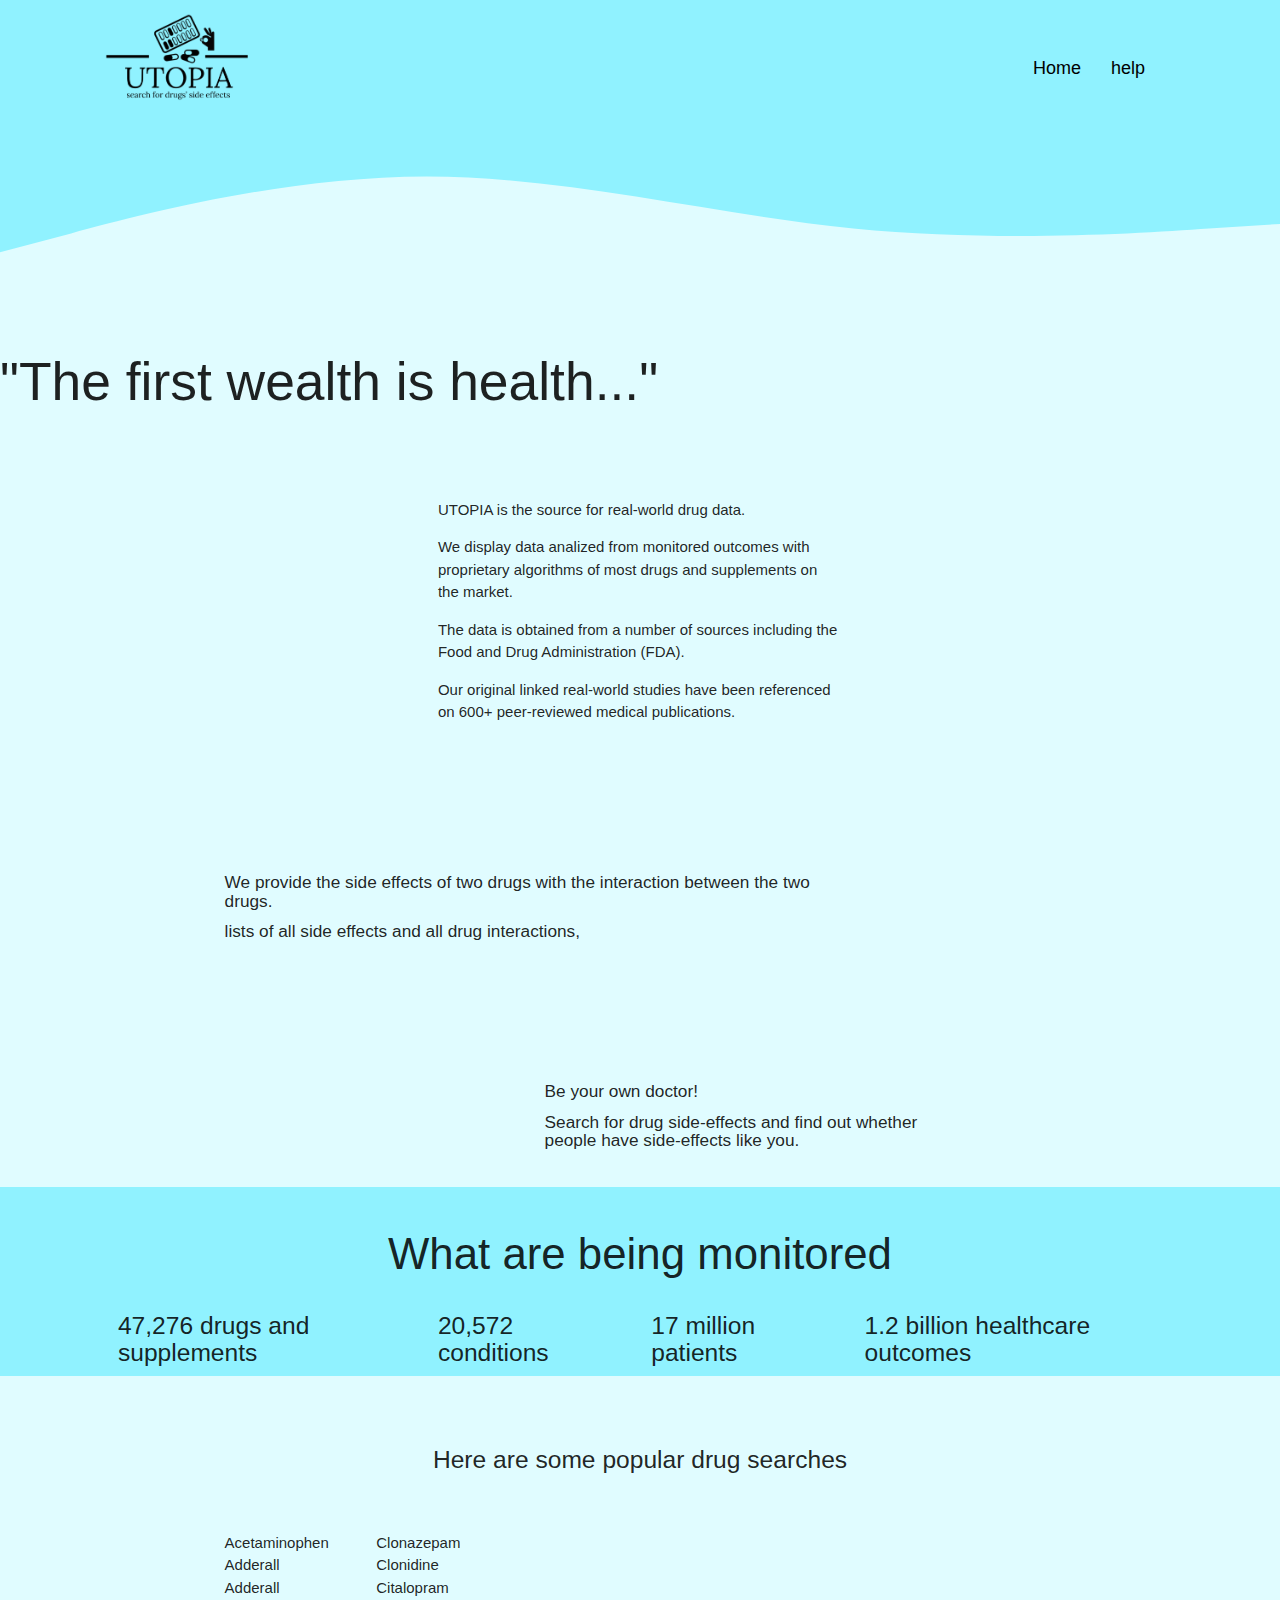
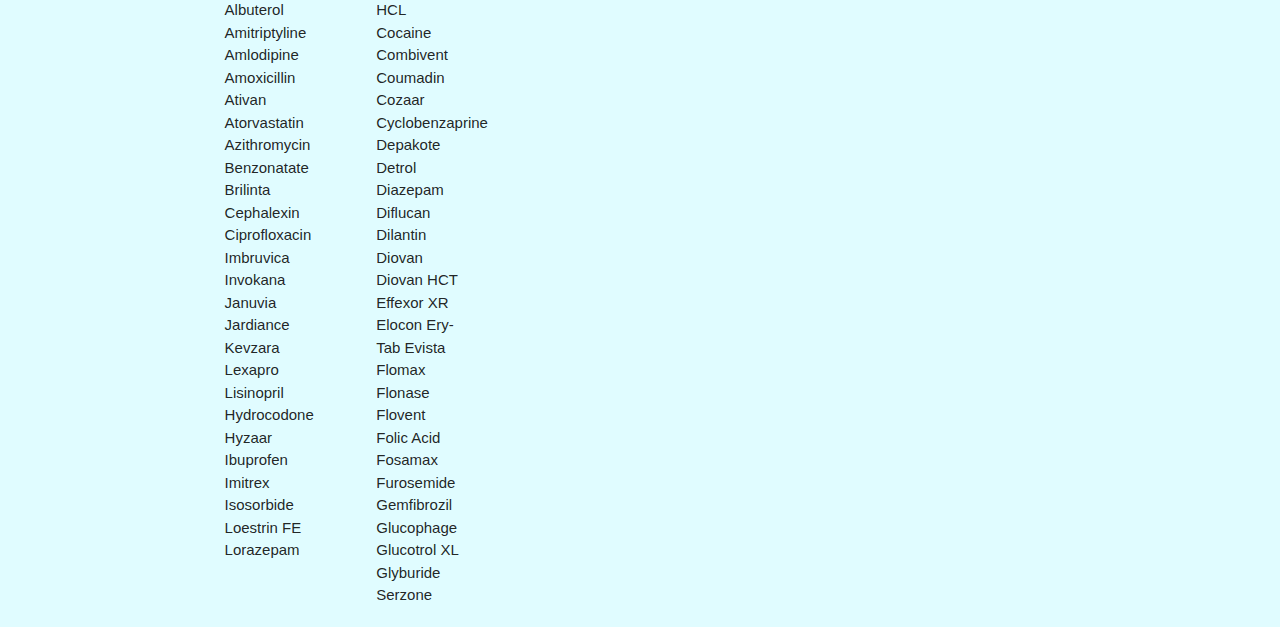
==== about.html @ 6287c68c "about.html" ====
<!DOCTYPE html>
<html lang="en">
  <head>
    <meta charset="UTF-8" />
    <meta http-equiv="X-UA-Compatible" content="IE=edge" />
    <meta name="viewport" content="width=device-width, initial-scale=1.0" />
    <title>DRUG-API</title>
    <!-- Compiled and minified CSS -->
    <link
      rel="stylesheet"
      href="https://cdnjs.cloudflare.com/ajax/libs/materialize/1.0.0/css/materialize.min.css"
    />
    <!--Import Google Icon Font-->
    <link
      href="https://fonts.googleapis.com/icon?family=Material+Icons"
      rel="stylesheet"
    />
    <link rel="stylesheet" href="./assets/css/style.css" />
  </head>

  <nav style="height: 9em" id="navbar">
    <div class="nav-wrapper">
      <a href="index.html" class="brand-logo"
        ><img src="./assets/images/uto.png" alt="" width="30%"
      /></a>
      <ul id="nav-mobile" class="right hide-on-med-and-down">
        <li><a class="links" href="index.html">Home</a></li>
        <li><a class="links" href="help.html">help</a></li>
      </ul>
    </div>
  </nav>
  <svg xmlns="http://www.w3.org/2000/svg" viewBox="0 60 1440 180">
    <path
      fill="#90f2ff"
      fill-opacity="1"
      d="M0,192L80,170.7C160,149,320,107,480,106.7C640,107,800,149,960,165.3C1120,181,1280,171,1360,165.3L1440,160L1440,0L1360,0C1280,0,1120,0,960,0C800,0,640,0,480,0C320,0,160,0,80,0L0,0Z"
    ></path>
  </svg>
  <body>
    <div style="margin-top: 4%">
        <h2 id="moto">"The first wealth is health..."</h2>
      </div>
      <div class="row">
        <div class="col m4 s12">
          <img
            src="./assets/images/undraw_report_mx0a.svg"
            alt=""
            width="90%"
            style="margin-left: 10%"
          />
        </div>
        <div class="col m4 s12" style="margin-top: 4%">
          <p>UTOPIA is the source for real-world drug data.</p>
          <p>
            We display data analized from monitored outcomes with proprietary
            algorithms of most drugs and supplements on the market.
          </p>
          <p>
            The data is obtained from a number of sources including the Food and
            Drug Administration (FDA).
          </p>
          <p>
            Our original linked real-world studies have been referenced on 600+
            peer-reviewed medical publications.
          </p>
        </div>
        <div class="col m4 s12">
          <img
            src="./assets/images/graph.png"
            alt=""
            width="73%"
            style="margin-left: 10%"
          />
        </div>
      </div>
      
    <div class="row">
        <div class="col m6 s12 offset-m2" style="margin-top: 8%">
          <h6>
            We provide the side effects of two drugs with the interaction between
            the two drugs.
          </h6>
          <h6>lists of all side effects and all drug interactions,</h6>
        </div>
        <div class="col m3 s12">
          <img
            src="./assets/images/links.png"
            alt=""
            width="90%"
            style="margin-left: 10%"
          />
        </div>
      </div>
      <div class="row">
        <div class="col m4 s12 offset-m1">
          <img
            src="./assets/images/med.svg"
            alt=""
            width="90%"
            style="margin-left: 10%"
          />
        </div>
        <div class="col m4 s12" style="margin-top: 8%">
          <h6>Be your own doctor!</h6>
          <h6>
            Search for drug side-effects and find out whether people have
            side-effects like you.
          </h6>
        </div>
      </div>
      <div id="midd" class="row" style="height: 25%; background-color: #90f2ff">
        <h3 style="text-align: center; padding-top: 1em">
          What are being monitored
        </h3>
        <div class="col m1 s12"></div>
        <div class="col m3 s12">
          <h5>47,276 drugs and supplements</h5>
        </div>
        <div class="col m2 s12">
          <h5>20,572 conditions</h5>
        </div>
        <div class="col m2 s12">
          <h5>17 million patients</h5>
        </div>
  
        <div class="col m3 s12">
          <h5>1.2 billion healthcare outcomes</h5>
        </div>
      </div>
      <div class="row">
        <h5 style="text-align: center; padding: 2em">
            Here are some popular drug searches
          </h5>
          <div class="col m1 s3"></div>
    
          <div class="col m1 s3 offset-m1">
            Acetaminophen Adderall Adderall Albuterol Amitriptyline Amlodipine
            Amoxicillin Ativan Atorvastatin Azithromycin Benzonatate Brilinta
            Cephalexin Ciprofloxacin Imbruvica Invokana Januvia Jardiance Kevzara
            Lexapro Lisinopril Hydrocodone Hyzaar Ibuprofen Imitrex Isosorbide
            Loestrin FE Lorazepam
          </div>
    
          <div class="col m1 s3" style="margin-left: 3em">
            Clonazepam Clonidine Citalopram HCL Cocaine Combivent Coumadin Cozaar
            Cyclobenzaprine Depakote Detrol Diazepam Diflucan Dilantin Diovan Diovan
            HCT Effexor XR Elocon Ery-Tab Evista Flomax Flonase Flovent Folic Acid
            Fosamax Furosemide Gemfibrozil Glucophage Glucotrol XL Glyburide Serzone
          </div>
      </div>      
  </body>
</html>
---- assets/css/style.css ----
body {
  font-family: Verdana, Geneva, Tahoma, sans-serif;
  overflow-x: hidden;
  background-color: #e0fcff;
}
#navbar {
  background-color: #90f2ff;
}
@media only screen and (max-width: 480px) {
  .brand-logo {
    width: 100%;
    margin-left: 2em;
  }
}
@media only screen and (max-width: 760px) {
  .brand-logo {
    width: 100%;
    margin-left: 2em;
  }
}
@media only screen and (min-width: 760px) {
  .brand-logo {
    width: 60%;
    margin-top: -2em;
    margin-left: 2em;
  }
}
#nav-mobile {
  margin-right: 8em;
}
#nav-mobile > li > a {
  color: black;
  font-size: large;
  margin-top: 2em;
}
.page-footer {
  margin-top: 10%;
  background-color: #90f2ff;
}
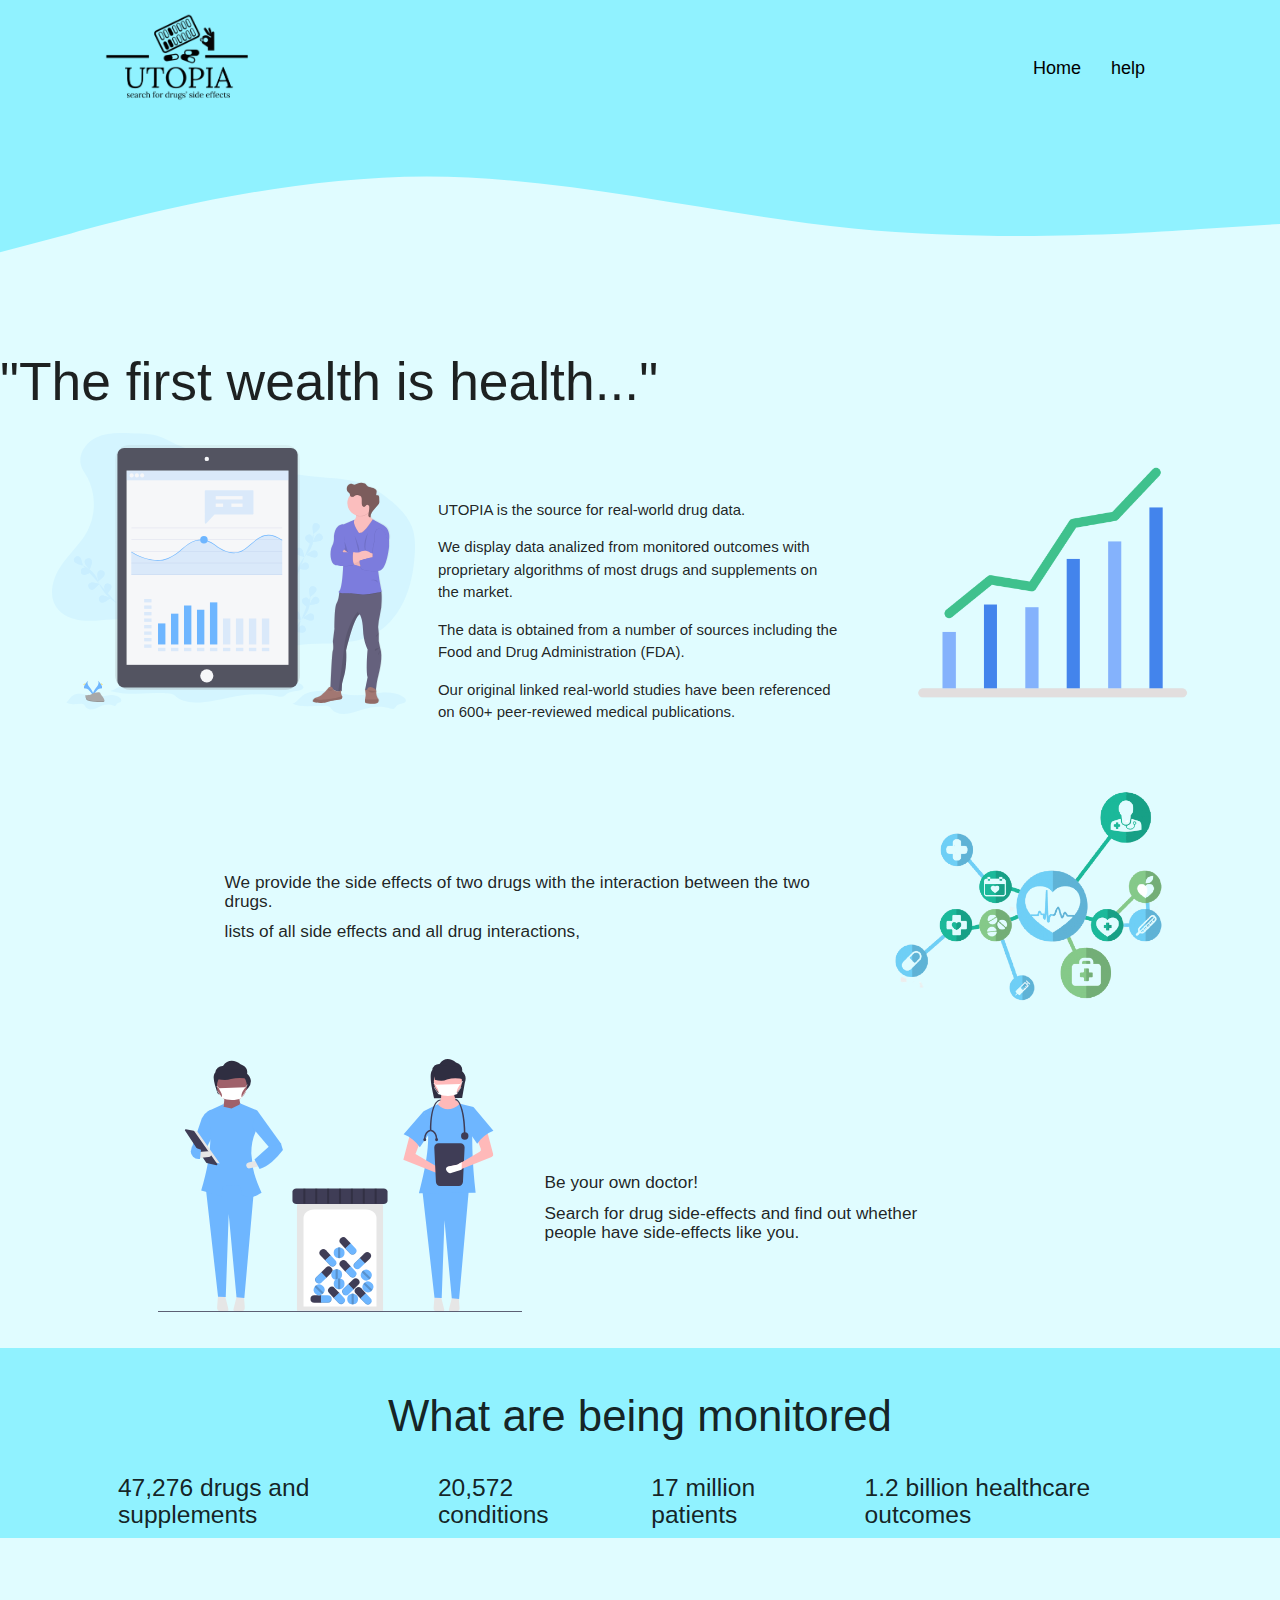
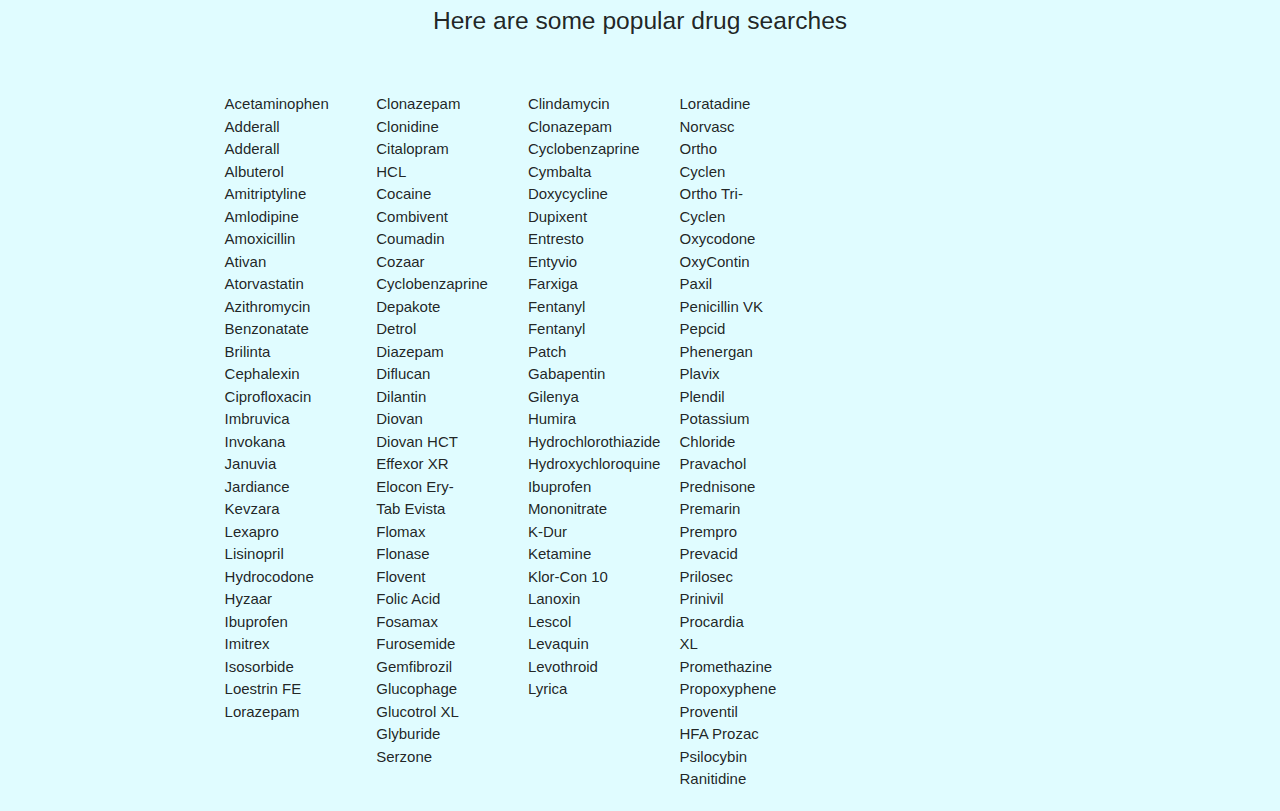
==== commit cecd8328: "about.html" ====
--- a/about.html
+++ b/about.html
@@ -147,6 +147,19 @@
             HCT Effexor XR Elocon Ery-Tab Evista Flomax Flonase Flovent Folic Acid
             Fosamax Furosemide Gemfibrozil Glucophage Glucotrol XL Glyburide Serzone
           </div>
+          <div class="col m1 s3" style="margin-left: 3em">
+            Clindamycin Clonazepam Cyclobenzaprine Cymbalta Doxycycline Dupixent
+            Entresto Entyvio Farxiga Fentanyl Fentanyl Patch Gabapentin Gilenya
+            Humira Hydrochlorothiazide Hydroxychloroquine Ibuprofen Mononitrate
+            K-Dur Ketamine Klor-Con 10 Lanoxin Lescol Levaquin Levothroid Lyrica
+          </div>
+          <div class="col m1 s3" style="margin-left: 3em">
+            Loratadine Norvasc Ortho Cyclen Ortho Tri-Cyclen Oxycodone OxyContin
+            Paxil Penicillin VK Pepcid Phenergan Plavix Plendil Potassium Chloride
+            Pravachol Prednisone Premarin Prempro Prevacid Prilosec Prinivil
+            Procardia XL Promethazine Propoxyphene Proventil HFA Prozac Psilocybin
+            Ranitidine
+          </div>
       </div>      
   </body>
 </html>
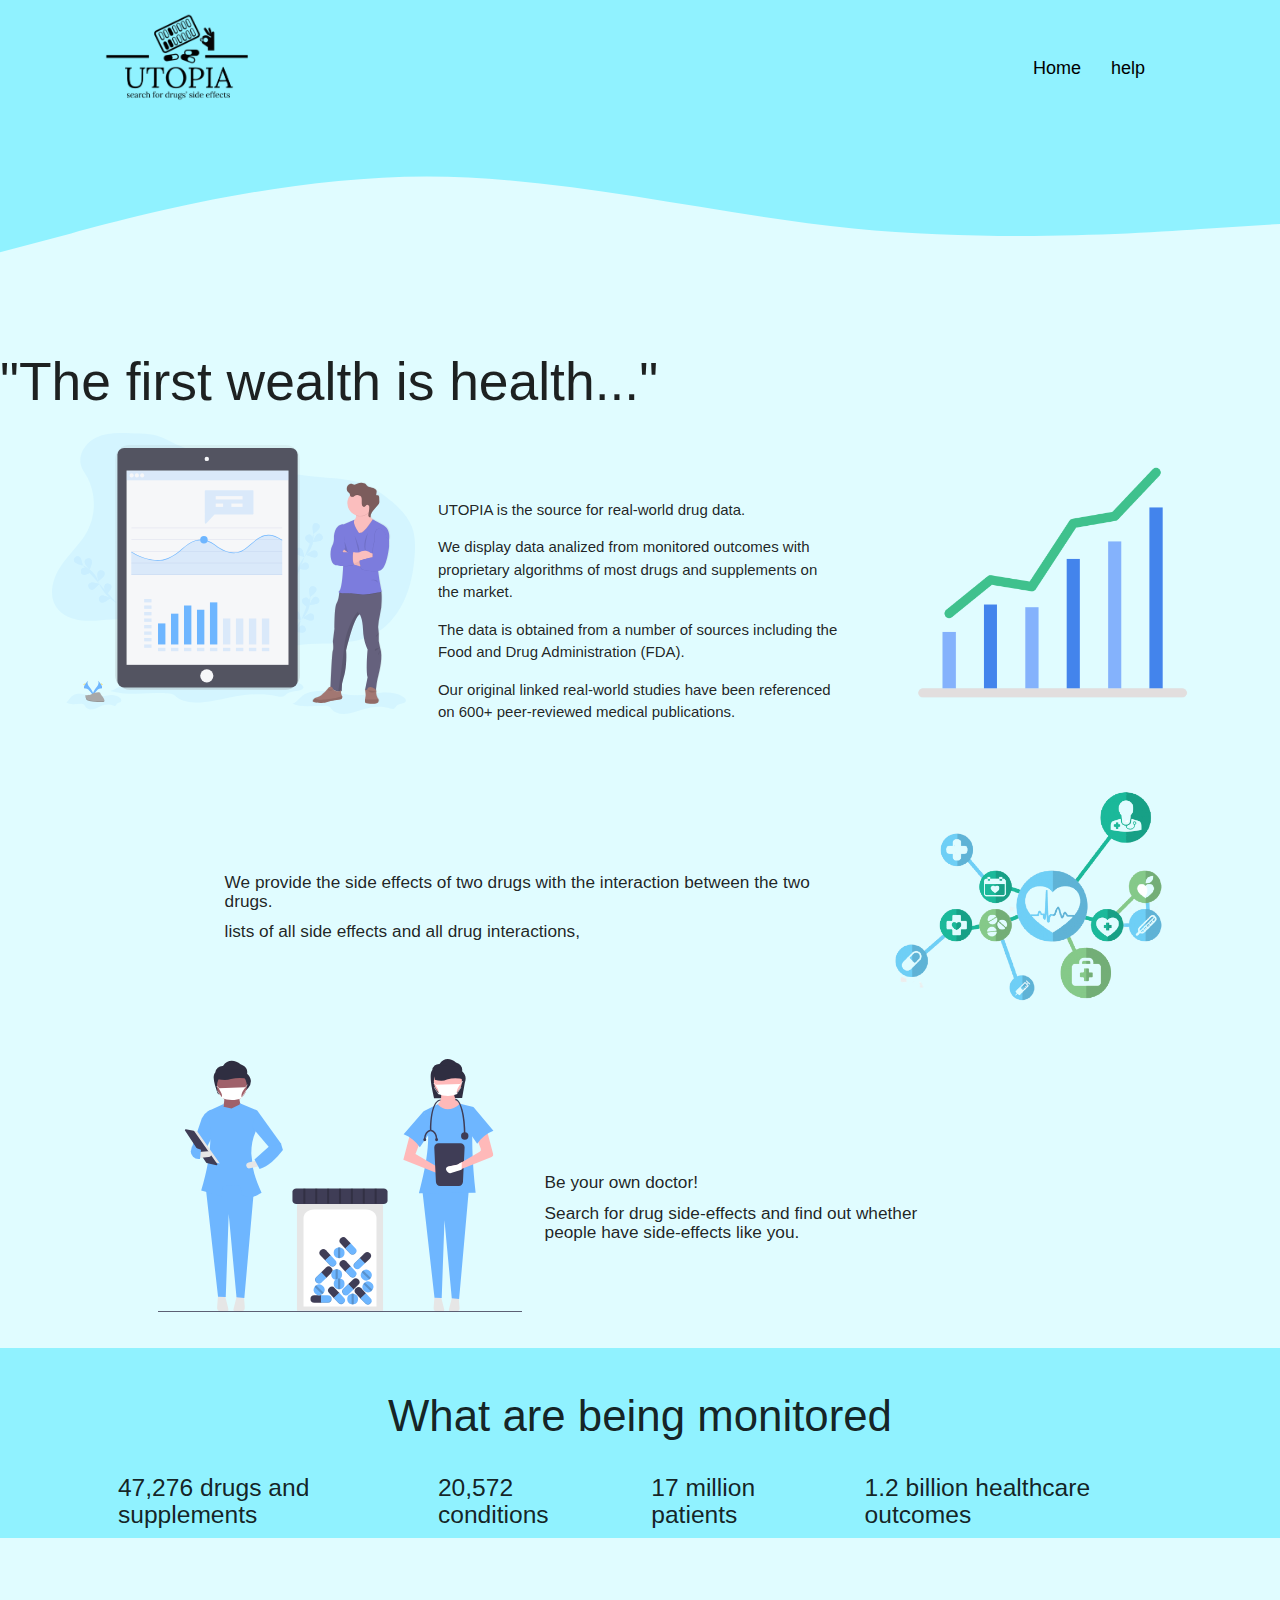
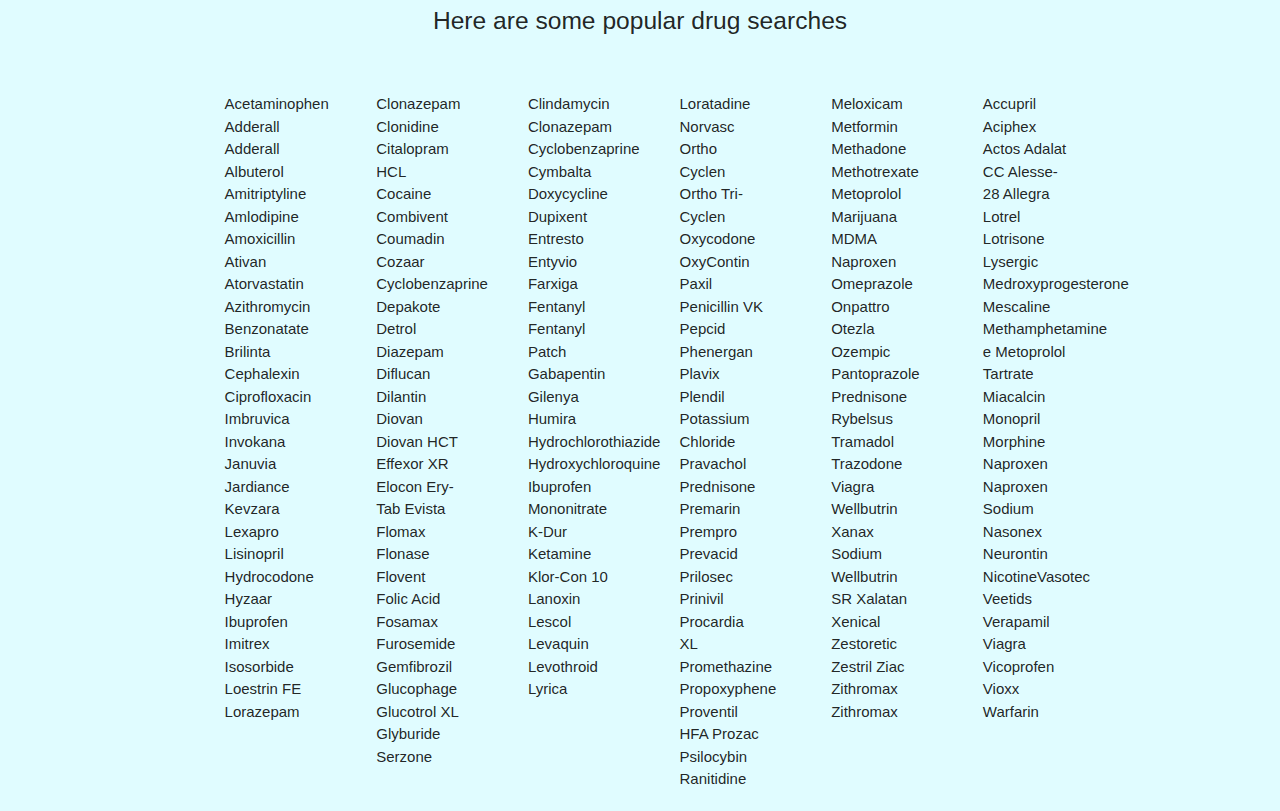
==== commit 84820f3c: "about.html" ====
--- a/about.html
+++ b/about.html
@@ -160,6 +160,19 @@
             Procardia XL Promethazine Propoxyphene Proventil HFA Prozac Psilocybin
             Ranitidine
           </div>
+          <div class="col m1 s3" style="margin-left: 3em">
+            Meloxicam Metformin Methadone Methotrexate Metoprolol Marijuana MDMA
+            Naproxen Omeprazole Onpattro Otezla Ozempic Pantoprazole Prednisone
+            Rybelsus Tramadol Trazodone Viagra Wellbutrin Xanax Sodium Wellbutrin SR
+            Xalatan Xenical Zestoretic Zestril Ziac Zithromax Zithromax
+          </div>
+          <div class="col m1 s3" style="margin-left: 3em">
+            Accupril Aciphex Actos Adalat CC Alesse-28 Allegra Lotrel Lotrisone
+            Lysergic Medroxyprogesterone Mescaline Methamphetamine e Metoprolol
+            Tartrate Miacalcin Monopril Morphine Naproxen Naproxen Sodium Nasonex
+            Neurontin NicotineVasotec Veetids Verapamil Viagra Vicoprofen Vioxx
+            Warfarin
+          </div>
       </div>      
   </body>
 </html>
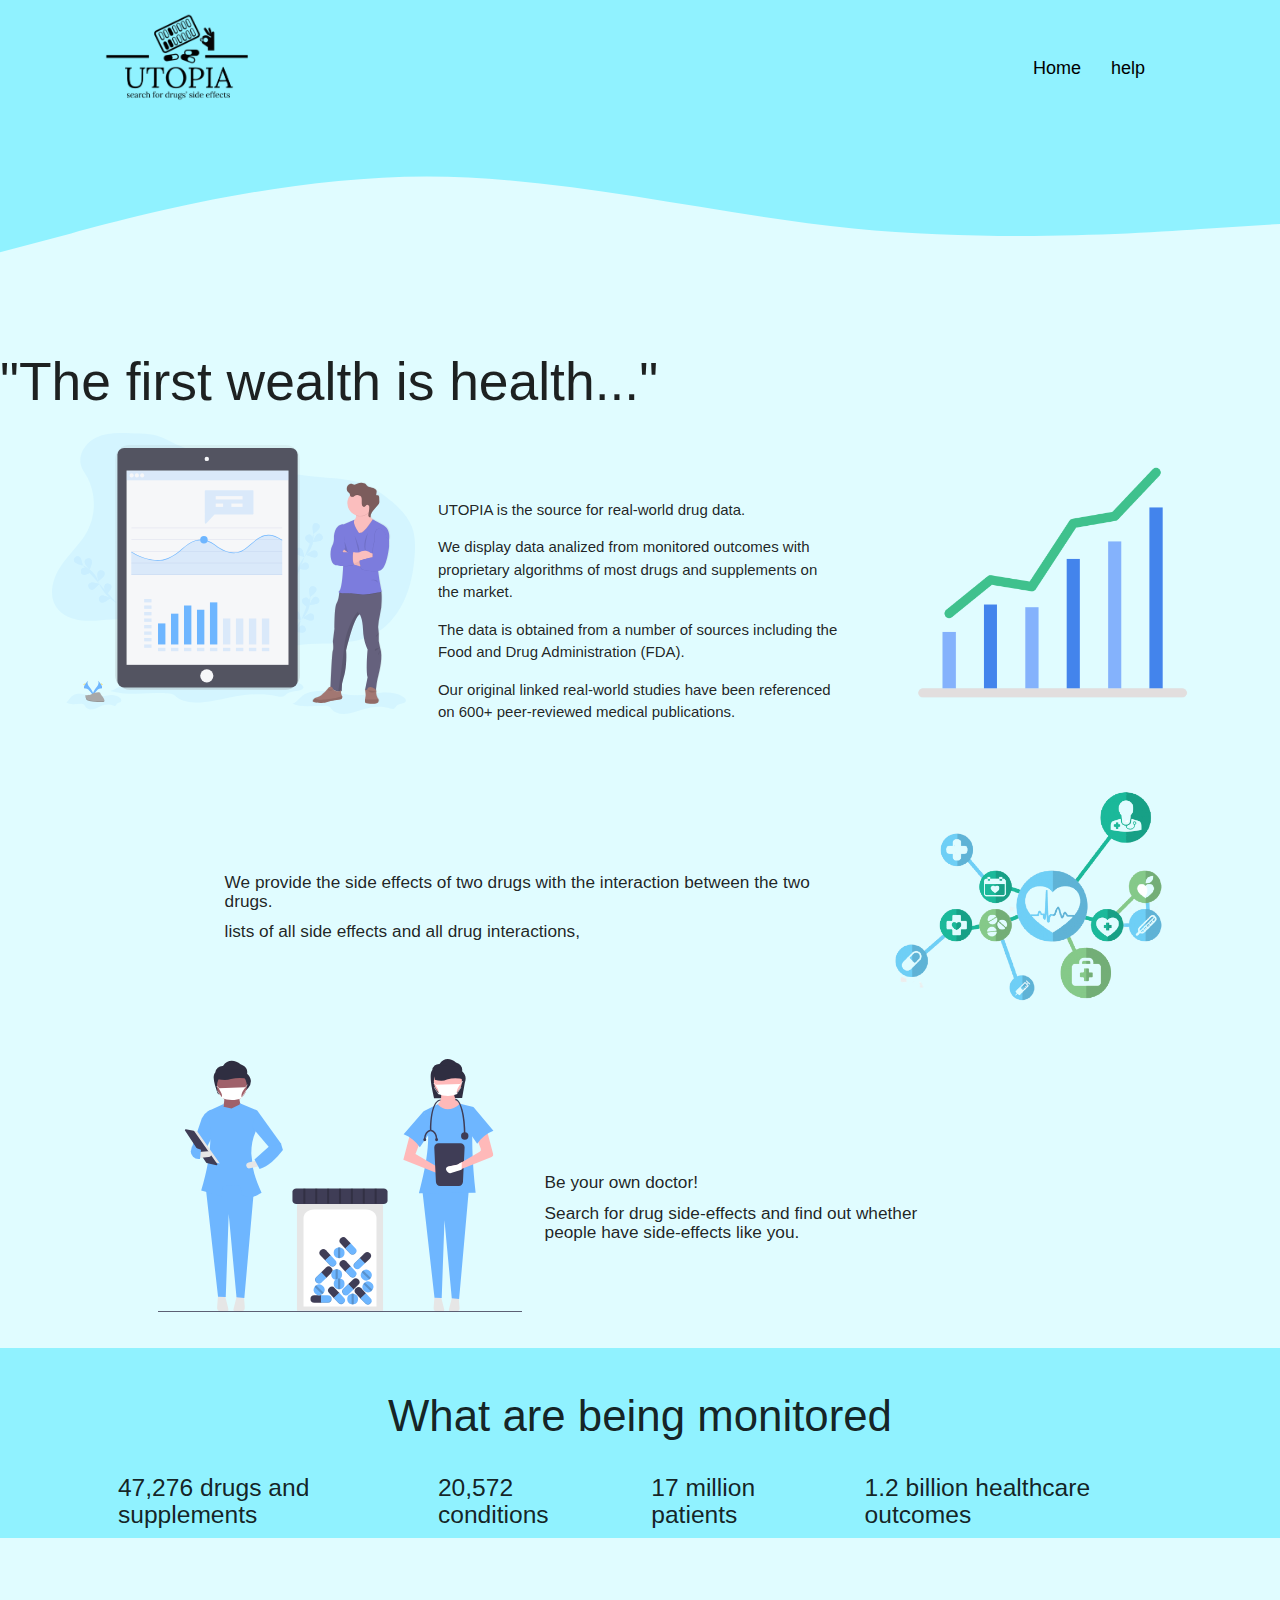
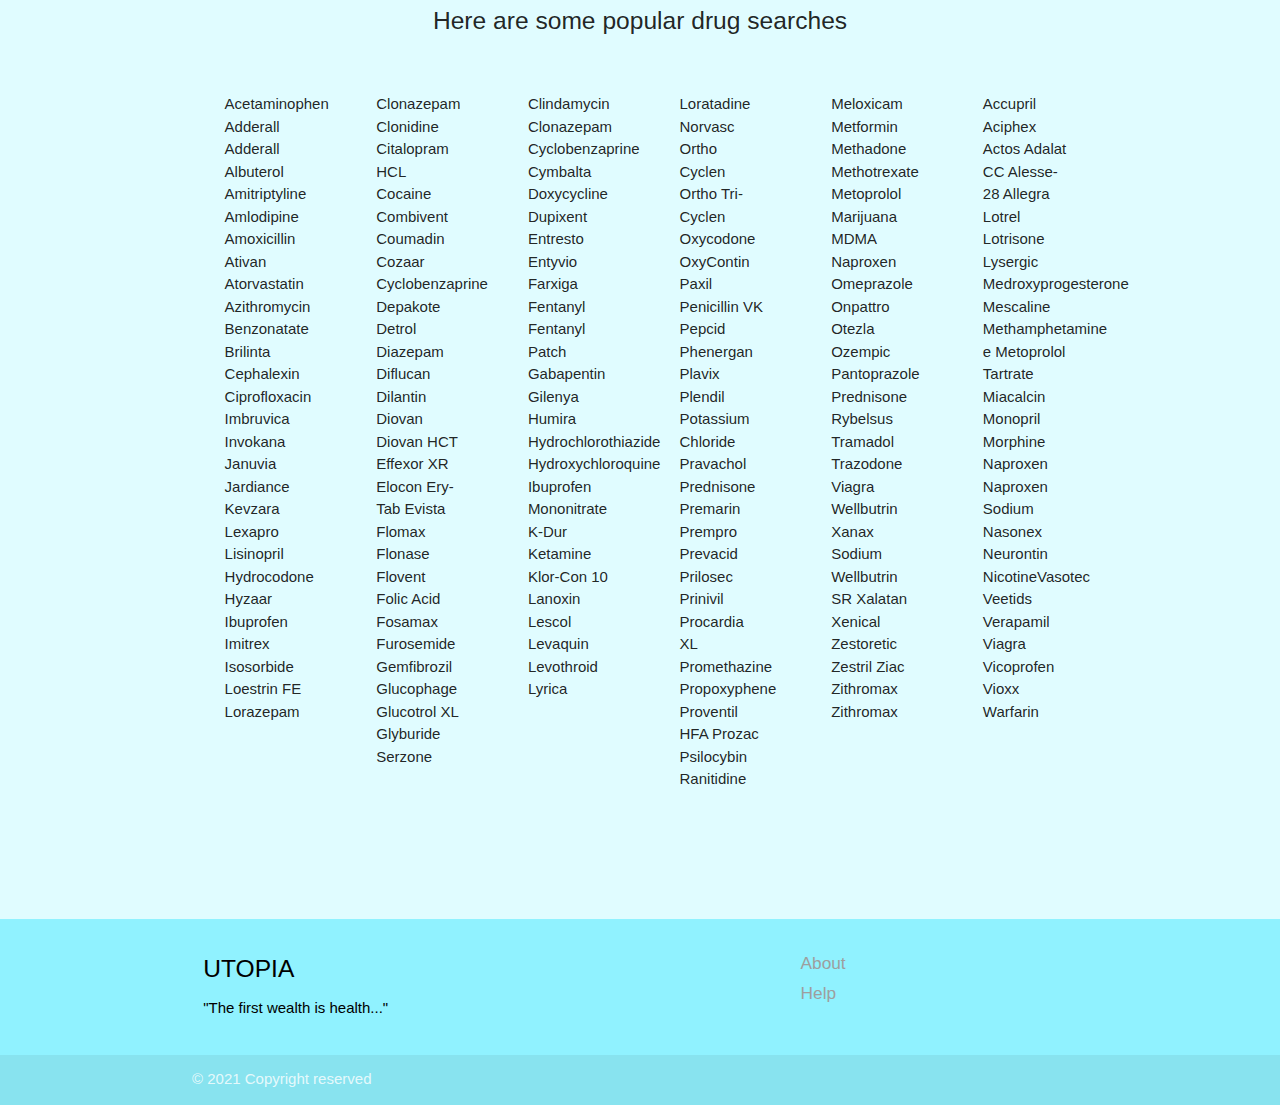
==== commit fa1ae081: "about.html" ====
--- a/about.html
+++ b/about.html
@@ -173,6 +173,31 @@
             Neurontin NicotineVasotec Veetids Verapamil Viagra Vicoprofen Vioxx
             Warfarin
           </div>
-      </div>      
+      </div>    
+      <footer class="page-footer">
+        <div class="container">
+          <div class="row">
+            <div class="col l6 s12">
+              <h5 class="black-text">UTOPIA</h5>
+              <p class="black-text text-lighten-4">
+                "The first wealth is health..."
+              </p>
+            </div>
+            <div class="col l4 offset-l2 s12">
+              <ul>
+                <li>
+                  <h6><a class="grey-text" href="about.html">About</a></h6>
+                </li>
+                <li>
+                  <h6><a class="grey-text" href="help.html">Help</a></h6>
+                </li>
+              </ul>
+            </div>
+          </div>
+        </div>
+        <div class="footer-copyright">
+          <div class="container">© 2021 Copyright reserved</div>
+        </div>
+      </footer>  
   </body>
 </html>
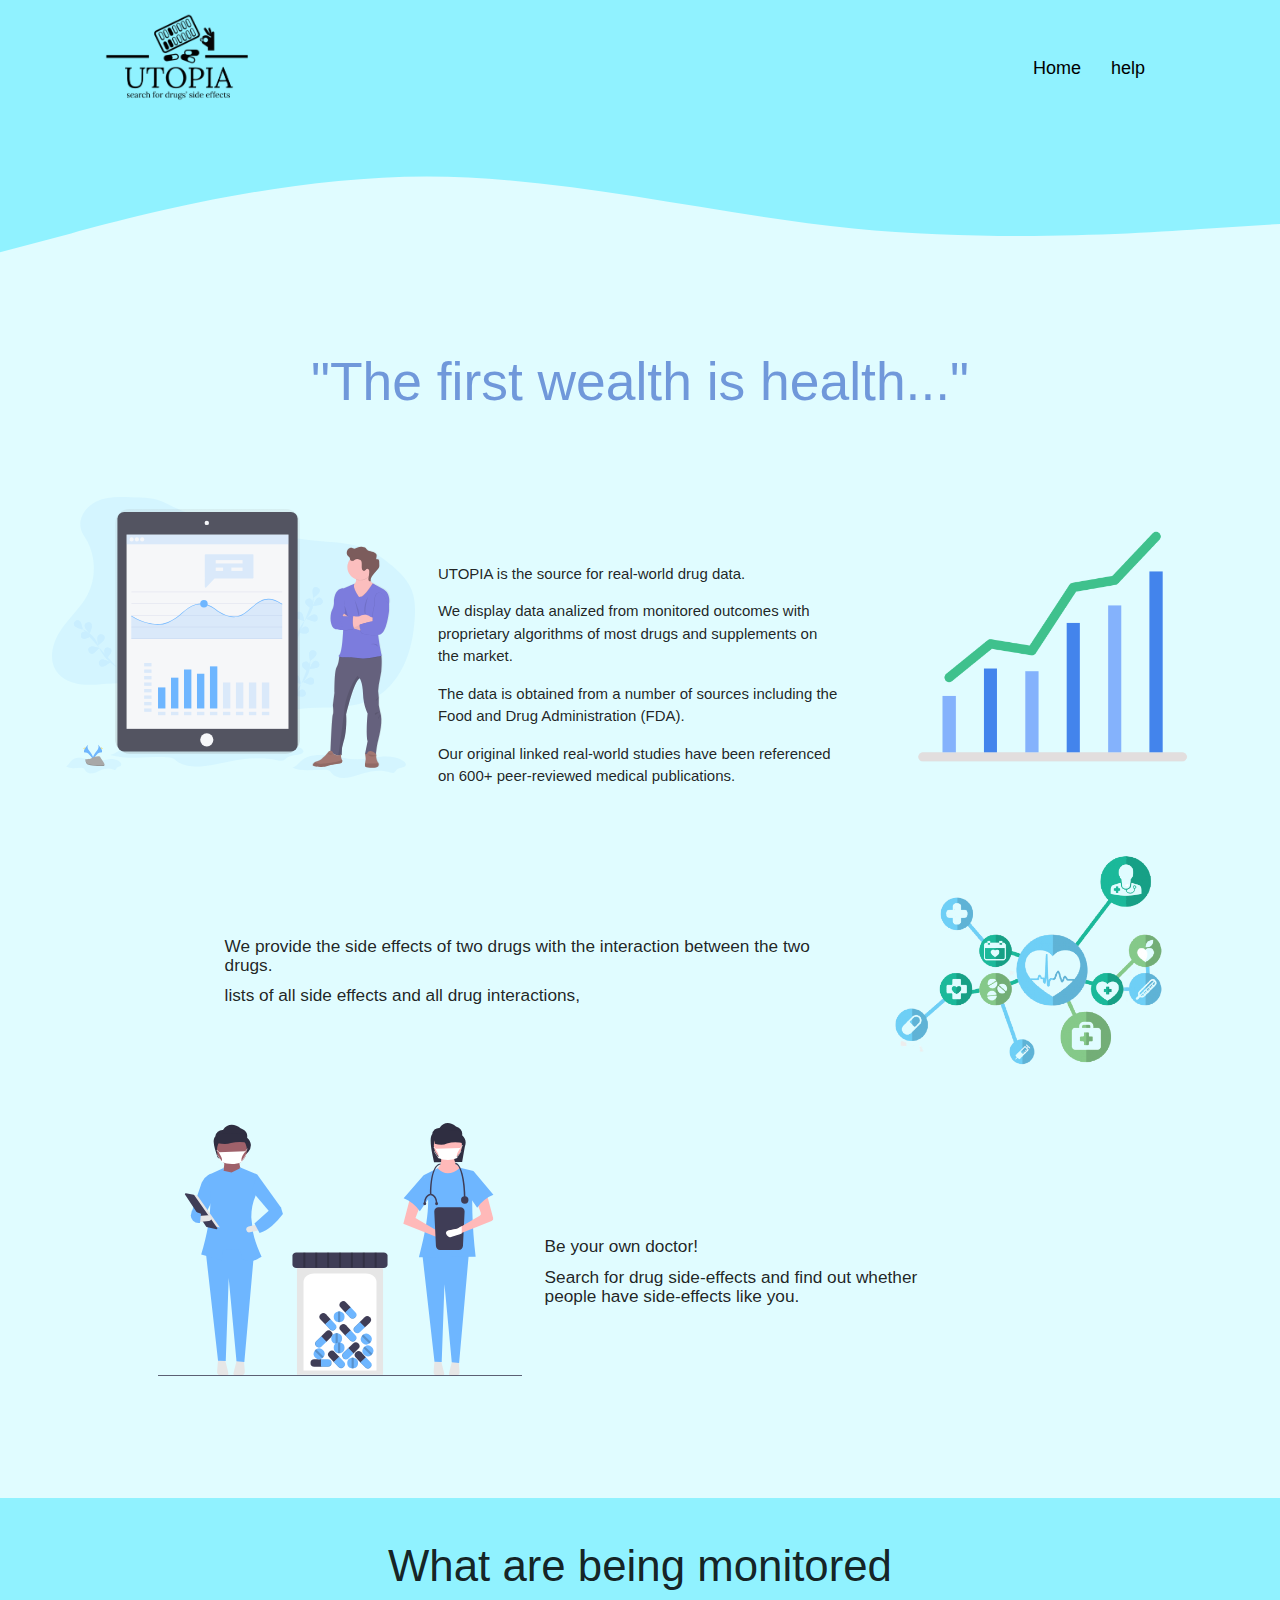
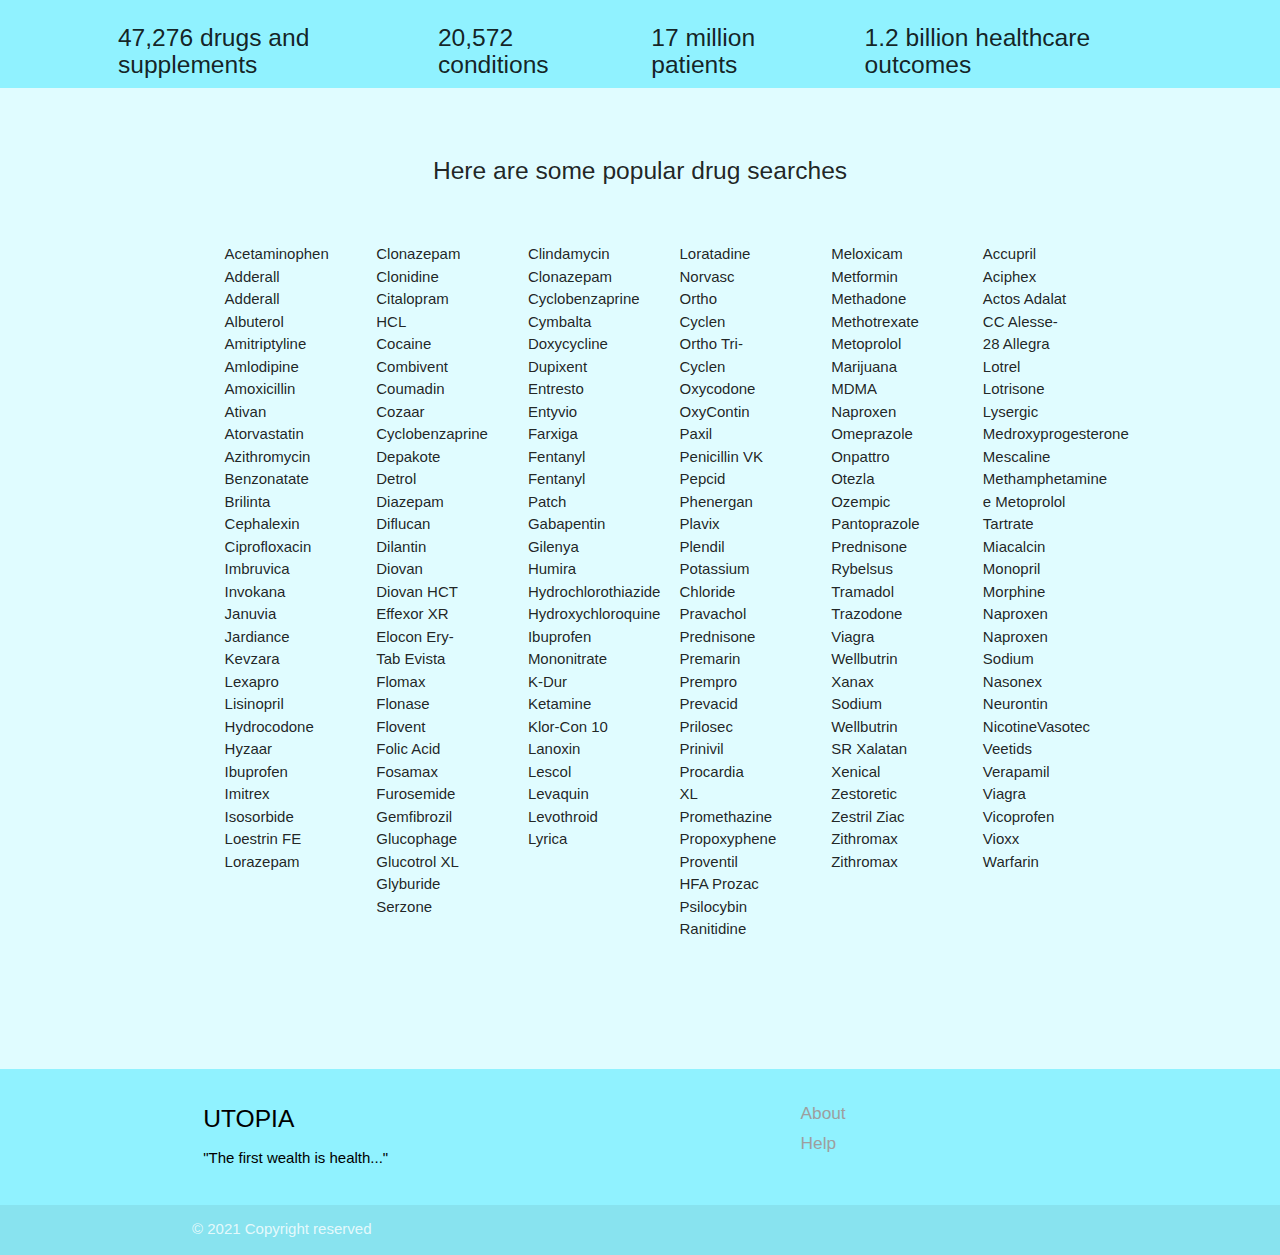
==== commit b84a039d: "modified about us page" ====
--- a/about.html
+++ b/about.html
@@ -38,166 +38,169 @@
   </svg>
   <body>
     <div style="margin-top: 4%">
-        <h2 id="moto">"The first wealth is health..."</h2>
-      </div>
-      <div class="row">
-        <div class="col m4 s12">
-          <img
-            src="./assets/images/undraw_report_mx0a.svg"
-            alt=""
-            width="90%"
-            style="margin-left: 10%"
-          />
-        </div>
-        <div class="col m4 s12" style="margin-top: 4%">
-          <p>UTOPIA is the source for real-world drug data.</p>
-          <p>
-            We display data analized from monitored outcomes with proprietary
-            algorithms of most drugs and supplements on the market.
-          </p>
-          <p>
-            The data is obtained from a number of sources including the Food and
-            Drug Administration (FDA).
-          </p>
-          <p>
-            Our original linked real-world studies have been referenced on 600+
-            peer-reviewed medical publications.
-          </p>
-        </div>
-        <div class="col m4 s12">
-          <img
-            src="./assets/images/graph.png"
-            alt=""
-            width="73%"
-            style="margin-left: 10%"
-          />
-        </div>
-      </div>
-      
-    <div class="row">
-        <div class="col m6 s12 offset-m2" style="margin-top: 8%">
-          <h6>
-            We provide the side effects of two drugs with the interaction between
-            the two drugs.
-          </h6>
-          <h6>lists of all side effects and all drug interactions,</h6>
-        </div>
-        <div class="col m3 s12">
-          <img
-            src="./assets/images/links.png"
-            alt=""
-            width="90%"
-            style="margin-left: 10%"
-          />
-        </div>
-      </div>
-      <div class="row">
-        <div class="col m4 s12 offset-m1">
-          <img
-            src="./assets/images/med.svg"
-            alt=""
-            width="90%"
-            style="margin-left: 10%"
-          />
-        </div>
-        <div class="col m4 s12" style="margin-top: 8%">
-          <h6>Be your own doctor!</h6>
-          <h6>
-            Search for drug side-effects and find out whether people have
-            side-effects like you.
-          </h6>
-        </div>
-      </div>
-      <div id="midd" class="row" style="height: 25%; background-color: #90f2ff">
-        <h3 style="text-align: center; padding-top: 1em">
-          What are being monitored
-        </h3>
-        <div class="col m1 s12"></div>
-        <div class="col m3 s12">
-          <h5>47,276 drugs and supplements</h5>
-        </div>
-        <div class="col m2 s12">
-          <h5>20,572 conditions</h5>
-        </div>
-        <div class="col m2 s12">
-          <h5>17 million patients</h5>
-        </div>
-  
-        <div class="col m3 s12">
-          <h5>1.2 billion healthcare outcomes</h5>
-        </div>
-      </div>
-      <div class="row">
-        <h5 style="text-align: center; padding: 2em">
-            Here are some popular drug searches
-          </h5>
-          <div class="col m1 s3"></div>
-    
-          <div class="col m1 s3 offset-m1">
-            Acetaminophen Adderall Adderall Albuterol Amitriptyline Amlodipine
-            Amoxicillin Ativan Atorvastatin Azithromycin Benzonatate Brilinta
-            Cephalexin Ciprofloxacin Imbruvica Invokana Januvia Jardiance Kevzara
-            Lexapro Lisinopril Hydrocodone Hyzaar Ibuprofen Imitrex Isosorbide
-            Loestrin FE Lorazepam
+      <h2 id="moto">"The first wealth is health..."</h2>
+    </div>
+    <div class="row">
+      <div class="col m4 s12">
+        <img
+          src="./assets/images/undraw_report_mx0a.svg"
+          alt=""
+          width="90%"
+          style="margin-left: 10%"
+        />
+      </div>
+      <div class="col m4 s12" style="margin-top: 4%">
+        <p>UTOPIA is the source for real-world drug data.</p>
+        <p>
+          We display data analized from monitored outcomes with proprietary
+          algorithms of most drugs and supplements on the market.
+        </p>
+        <p>
+          The data is obtained from a number of sources including the Food and
+          Drug Administration (FDA).
+        </p>
+        <p>
+          Our original linked real-world studies have been referenced on 600+
+          peer-reviewed medical publications.
+        </p>
+      </div>
+      <div class="col m4 s12">
+        <img
+          src="./assets/images/graph.png"
+          alt=""
+          width="73%"
+          style="margin-left: 10%"
+        />
+      </div>
+    </div>
+    <div class="row">
+      <div class="col m6 s12 offset-m2" style="margin-top: 8%">
+        <h6>
+          We provide the side effects of two drugs with the interaction between
+          the two drugs.
+        </h6>
+        <h6>lists of all side effects and all drug interactions,</h6>
+      </div>
+      <div class="col m3 s12">
+        <img
+          src="./assets/images/links.png"
+          alt=""
+          width="90%"
+          style="margin-left: 10%"
+        />
+      </div>
+    </div>
+    <div class="row">
+      <div class="col m4 s12 offset-m1">
+        <img
+          src="./assets/images/med.svg"
+          alt=""
+          width="90%"
+          style="margin-left: 10%"
+        />
+      </div>
+      <div class="col m4 s12" style="margin-top: 8%">
+        <h6>Be your own doctor!</h6>
+        <h6>
+          Search for drug side-effects and find out whether people have
+          side-effects like you.
+        </h6>
+      </div>
+    </div>
+    <div id="midd" class="row" style="height: 25%; background-color: #90f2ff">
+      <h3 style="text-align: center; padding-top: 1em">
+        What are being monitored
+      </h3>
+      <div class="col m1 s12"></div>
+      <div class="col m3 s12">
+        <h5>47,276 drugs and supplements</h5>
+      </div>
+      <div class="col m2 s12">
+        <h5>20,572 conditions</h5>
+      </div>
+      <div class="col m2 s12">
+        <h5>17 million patients</h5>
+      </div>
+
+      <div class="col m3 s12">
+        <h5>1.2 billion healthcare outcomes</h5>
+      </div>
+    </div>
+    <div class="row">
+      <h5 style="text-align: center; padding: 2em">
+        Here are some popular drug searches
+      </h5>
+      <div class="col m1 s3"></div>
+
+      <div class="col m1 s3 offset-m1">
+        Acetaminophen Adderall Adderall Albuterol Amitriptyline Amlodipine
+        Amoxicillin Ativan Atorvastatin Azithromycin Benzonatate Brilinta
+        Cephalexin Ciprofloxacin Imbruvica Invokana Januvia Jardiance Kevzara
+        Lexapro Lisinopril Hydrocodone Hyzaar Ibuprofen Imitrex Isosorbide
+        Loestrin FE Lorazepam
+      </div>
+
+      <div class="col m1 s3" style="margin-left: 3em">
+        Clonazepam Clonidine Citalopram HCL Cocaine Combivent Coumadin Cozaar
+        Cyclobenzaprine Depakote Detrol Diazepam Diflucan Dilantin Diovan Diovan
+        HCT Effexor XR Elocon Ery-Tab Evista Flomax Flonase Flovent Folic Acid
+        Fosamax Furosemide Gemfibrozil Glucophage Glucotrol XL Glyburide Serzone
+      </div>
+      <div class="col m1 s3" style="margin-left: 3em">
+        Clindamycin Clonazepam Cyclobenzaprine Cymbalta Doxycycline Dupixent
+        Entresto Entyvio Farxiga Fentanyl Fentanyl Patch Gabapentin Gilenya
+        Humira Hydrochlorothiazide Hydroxychloroquine Ibuprofen Mononitrate
+        K-Dur Ketamine Klor-Con 10 Lanoxin Lescol Levaquin Levothroid Lyrica
+      </div>
+      <div class="col m1 s3" style="margin-left: 3em">
+        Loratadine Norvasc Ortho Cyclen Ortho Tri-Cyclen Oxycodone OxyContin
+        Paxil Penicillin VK Pepcid Phenergan Plavix Plendil Potassium Chloride
+        Pravachol Prednisone Premarin Prempro Prevacid Prilosec Prinivil
+        Procardia XL Promethazine Propoxyphene Proventil HFA Prozac Psilocybin
+        Ranitidine
+      </div>
+      <div class="col m1 s3" style="margin-left: 3em">
+        Meloxicam Metformin Methadone Methotrexate Metoprolol Marijuana MDMA
+        Naproxen Omeprazole Onpattro Otezla Ozempic Pantoprazole Prednisone
+        Rybelsus Tramadol Trazodone Viagra Wellbutrin Xanax Sodium Wellbutrin SR
+        Xalatan Xenical Zestoretic Zestril Ziac Zithromax Zithromax
+      </div>
+      <div class="col m1 s3" style="margin-left: 3em">
+        Accupril Aciphex Actos Adalat CC Alesse-28 Allegra Lotrel Lotrisone
+        Lysergic Medroxyprogesterone Mescaline Methamphetamine e Metoprolol
+        Tartrate Miacalcin Monopril Morphine Naproxen Naproxen Sodium Nasonex
+        Neurontin NicotineVasotec Veetids Verapamil Viagra Vicoprofen Vioxx
+        Warfarin
+      </div>
+    </div>
+    <footer class="page-footer">
+      <div class="container">
+        <div class="row">
+          <div class="col l6 s12">
+            <h5 class="black-text">UTOPIA</h5>
+            <p class="black-text text-lighten-4">
+              "The first wealth is health..."
+            </p>
           </div>
-    
-          <div class="col m1 s3" style="margin-left: 3em">
-            Clonazepam Clonidine Citalopram HCL Cocaine Combivent Coumadin Cozaar
-            Cyclobenzaprine Depakote Detrol Diazepam Diflucan Dilantin Diovan Diovan
-            HCT Effexor XR Elocon Ery-Tab Evista Flomax Flonase Flovent Folic Acid
-            Fosamax Furosemide Gemfibrozil Glucophage Glucotrol XL Glyburide Serzone
-          </div>
-          <div class="col m1 s3" style="margin-left: 3em">
-            Clindamycin Clonazepam Cyclobenzaprine Cymbalta Doxycycline Dupixent
-            Entresto Entyvio Farxiga Fentanyl Fentanyl Patch Gabapentin Gilenya
-            Humira Hydrochlorothiazide Hydroxychloroquine Ibuprofen Mononitrate
-            K-Dur Ketamine Klor-Con 10 Lanoxin Lescol Levaquin Levothroid Lyrica
-          </div>
-          <div class="col m1 s3" style="margin-left: 3em">
-            Loratadine Norvasc Ortho Cyclen Ortho Tri-Cyclen Oxycodone OxyContin
-            Paxil Penicillin VK Pepcid Phenergan Plavix Plendil Potassium Chloride
-            Pravachol Prednisone Premarin Prempro Prevacid Prilosec Prinivil
-            Procardia XL Promethazine Propoxyphene Proventil HFA Prozac Psilocybin
-            Ranitidine
-          </div>
-          <div class="col m1 s3" style="margin-left: 3em">
-            Meloxicam Metformin Methadone Methotrexate Metoprolol Marijuana MDMA
-            Naproxen Omeprazole Onpattro Otezla Ozempic Pantoprazole Prednisone
-            Rybelsus Tramadol Trazodone Viagra Wellbutrin Xanax Sodium Wellbutrin SR
-            Xalatan Xenical Zestoretic Zestril Ziac Zithromax Zithromax
-          </div>
-          <div class="col m1 s3" style="margin-left: 3em">
-            Accupril Aciphex Actos Adalat CC Alesse-28 Allegra Lotrel Lotrisone
-            Lysergic Medroxyprogesterone Mescaline Methamphetamine e Metoprolol
-            Tartrate Miacalcin Monopril Morphine Naproxen Naproxen Sodium Nasonex
-            Neurontin NicotineVasotec Veetids Verapamil Viagra Vicoprofen Vioxx
-            Warfarin
-          </div>
-      </div>    
-      <footer class="page-footer">
-        <div class="container">
-          <div class="row">
-            <div class="col l6 s12">
-              <h5 class="black-text">UTOPIA</h5>
-              <p class="black-text text-lighten-4">
-                "The first wealth is health..."
-              </p>
-            </div>
-            <div class="col l4 offset-l2 s12">
-              <ul>
-                <li>
-                  <h6><a class="grey-text" href="about.html">About</a></h6>
-                </li>
-                <li>
-                  <h6><a class="grey-text" href="help.html">Help</a></h6>
-                </li>
-              </ul>
-            </div>
+          <div class="col l4 offset-l2 s12">
+            <ul>
+              <li>
+                <h6><a class="grey-text" href="about.html">About</a></h6>
+              </li>
+              <li>
+                <h6><a class="grey-text" href="help.html">Help</a></h6>
+              </li>
+            </ul>
           </div>
         </div>
-        <div class="footer-copyright">
-          <div class="container">© 2021 Copyright reserved</div>
-        </div>
-      </footer>  
+      </div>
+      <div class="footer-copyright">
+        <div class="container">© 2021 Copyright reserved</div>
+      </div>
+    </footer>
+
+    <!-- Compiled and minified JavaScript -->
+    <script src="./assets/js/index.js"></script>
+    <script src="https://cdnjs.cloudflare.com/ajax/libs/materialize/1.0.0/js/materialize.min.js"></script>
   </body>
 </html>
--- a/assets/css/style.css
+++ b/assets/css/style.css
@@ -33,7 +33,36 @@
   font-size: large;
   margin-top: 2em;
 }
+
+.icon {
+  position: absolute;
+  top: -19px;
+  left: -55px;
+  width: 105px;
+  height: 105px;
+  background: #7098da;
+  border-radius: 50%;
+  z-index: 1;
+}
+
+.icon:before {
+  content: "";
+  position: absolute;
+  top: 50%;
+  left: 50%;
+  transform: translate(-50%, -50%);
+  background: url("../images/pill.png") no-repeat;
+}
+
 .page-footer {
   margin-top: 10%;
   background-color: #90f2ff;
 }
+#moto {
+  color: #7098da;
+  text-align: center;
+  padding-bottom: 5%;
+}
+#midd {
+  margin-top: 9%;
+}
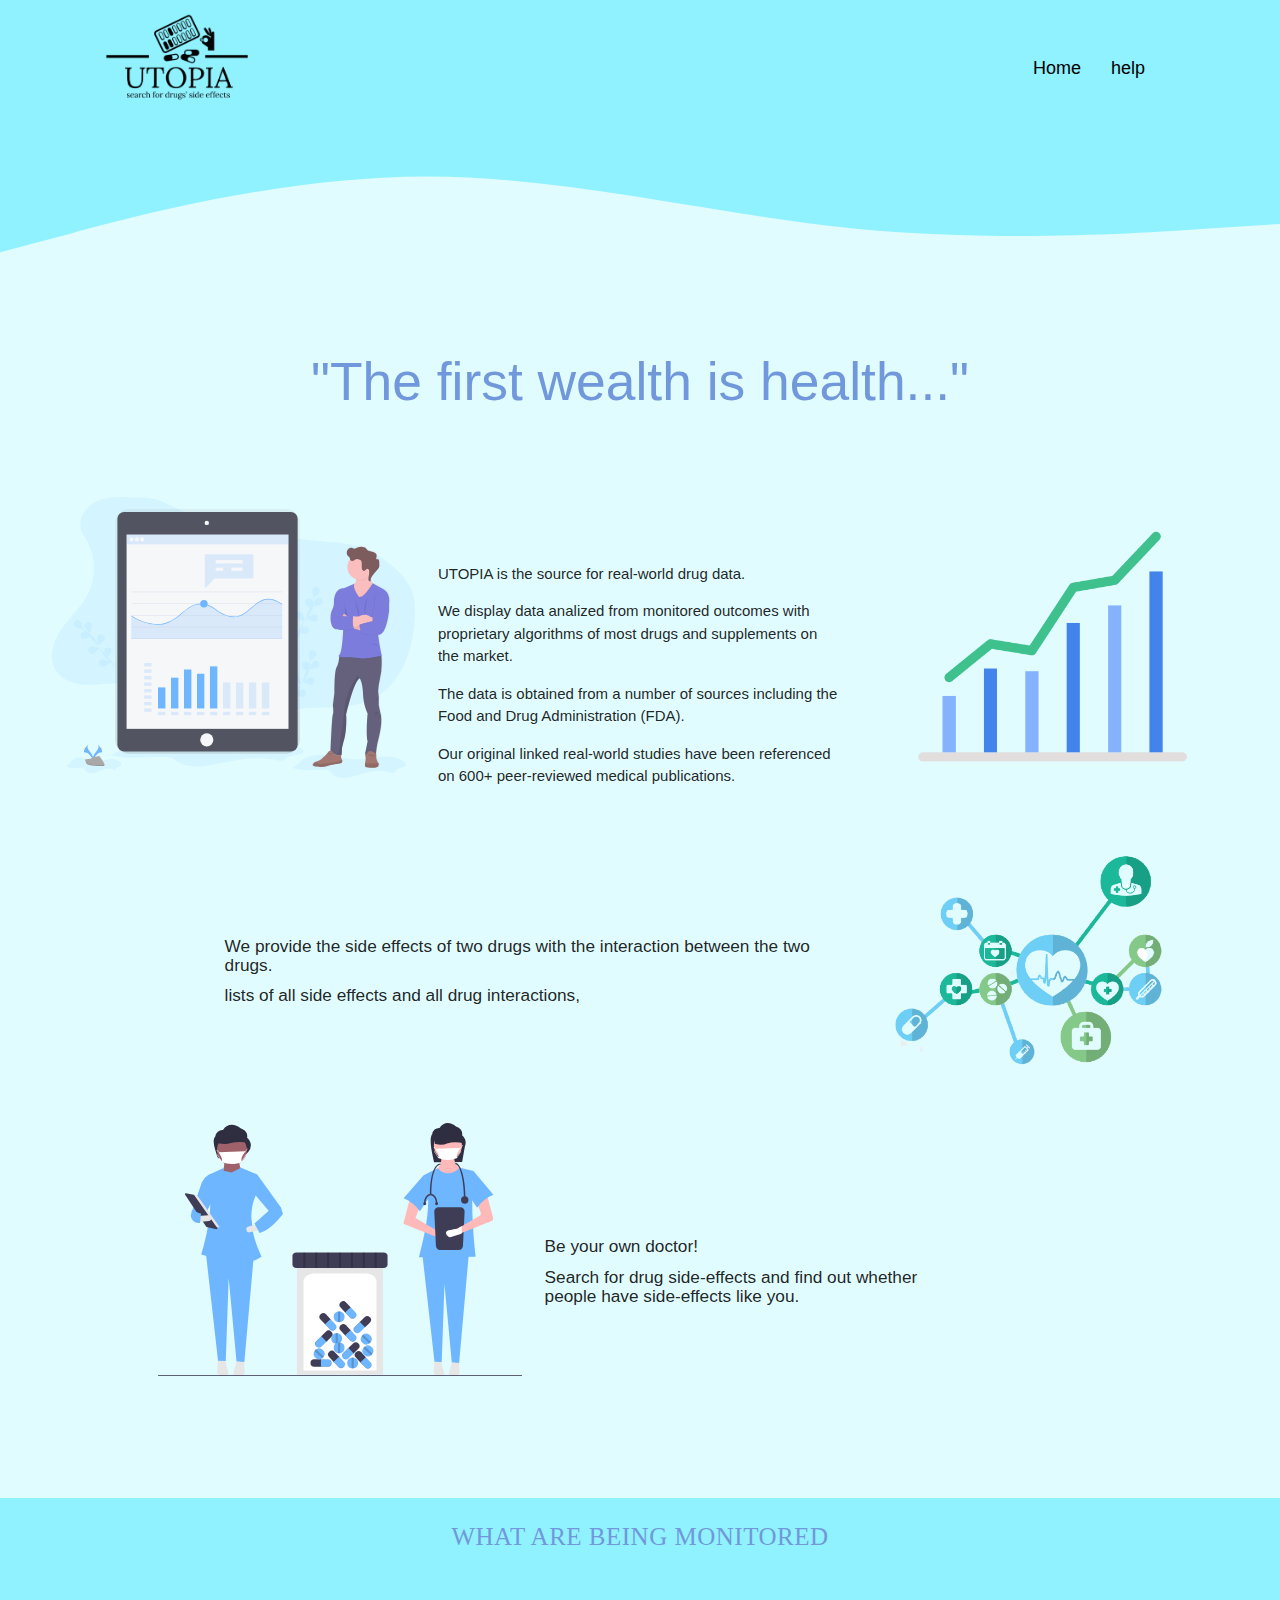
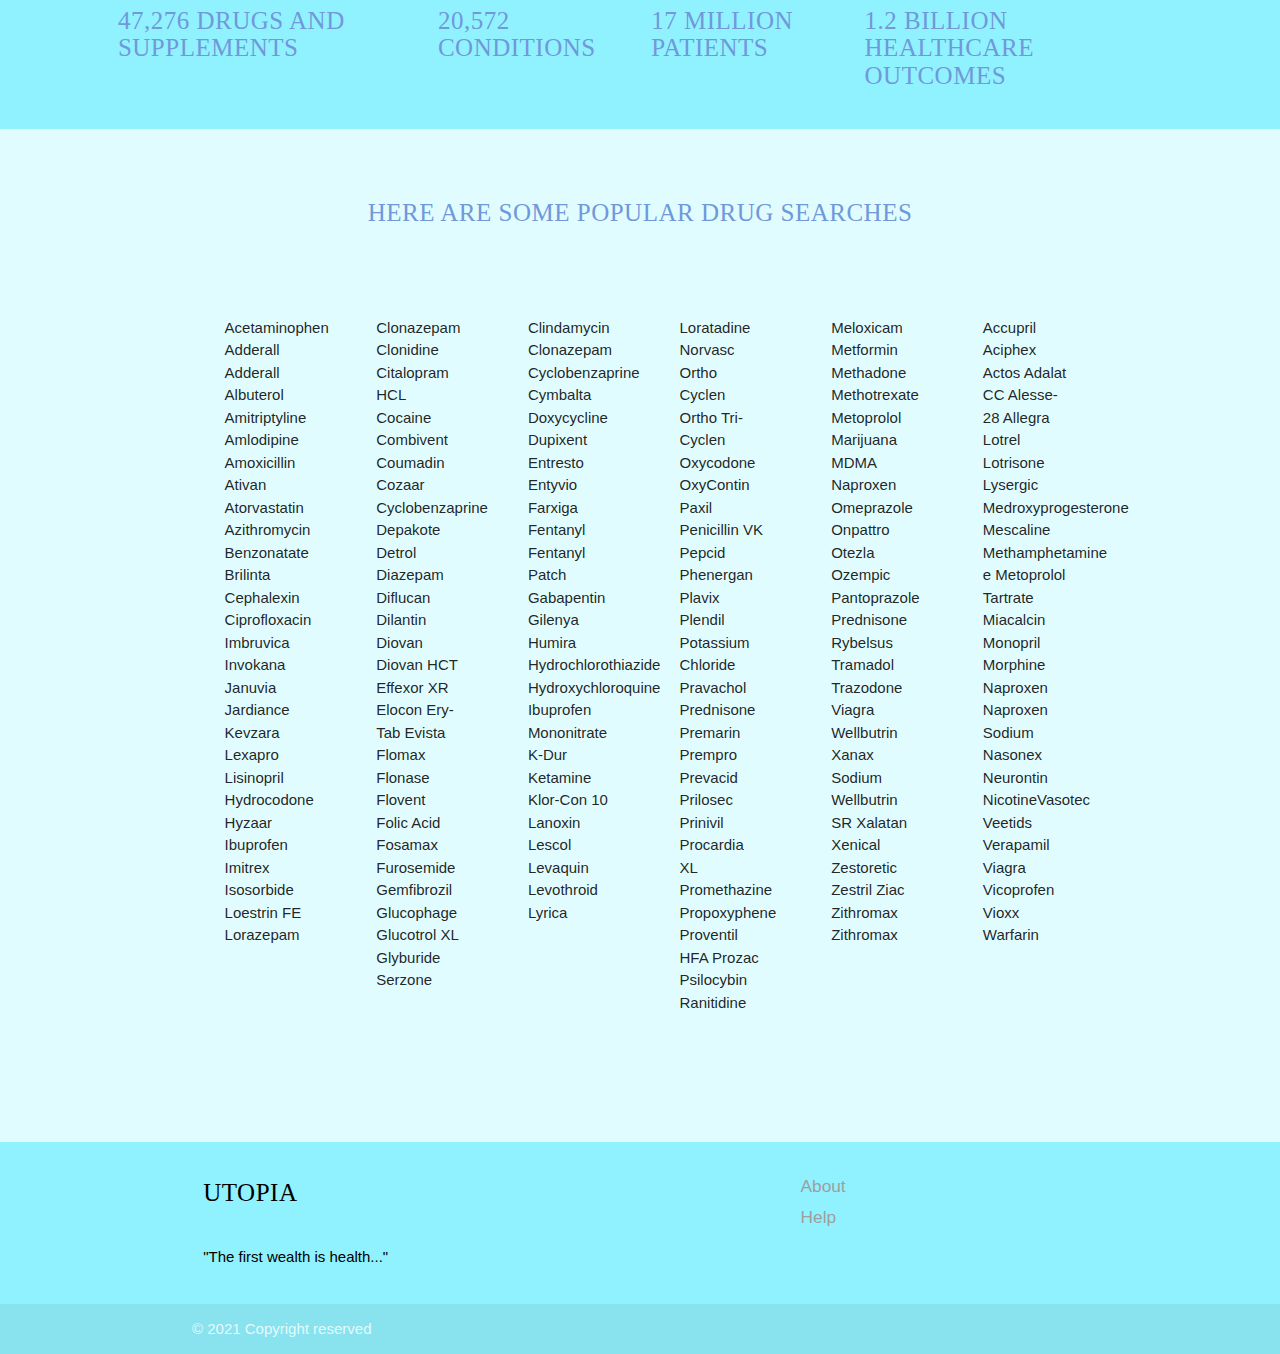
==== commit 25f3b221: "simple modification to all pages." ====
--- a/about.html
+++ b/about.html
@@ -198,7 +198,6 @@
         <div class="container">© 2021 Copyright reserved</div>
       </div>
     </footer>
-
     <!-- Compiled and minified JavaScript -->
     <script src="./assets/js/index.js"></script>
     <script src="https://cdnjs.cloudflare.com/ajax/libs/materialize/1.0.0/js/materialize.min.js"></script>
--- a/assets/css/style.css
+++ b/assets/css/style.css
@@ -54,6 +54,111 @@
   background: url("../images/pill.png") no-repeat;
 }
 
+/*
+  Section
+  --------------------------------------------------------------*/
+#hero {
+  width: 100%;
+  height: 53vh;
+  background: url(../images/takingmed.jpg);
+  background-size: 100%;
+  position: relative;
+  background-repeat: no-repeat;
+  margin-bottom: 10%;
+}
+
+#hero .container {
+  padding-top: 80px;
+}
+
+#hero:before {
+  content: "";
+  background: rgba(0, 0, 220, 0.4);
+  position: absolute;
+  bottom: 0;
+  top: 0;
+  left: 0;
+  right: 0;
+}
+
+#hero h1 {
+  margin: 0 0 10px 0;
+  font-size: 40px;
+  font-weight: 70;
+  line-height: 56px;
+  color: #fff;
+  font-family: "Shadows Into Light", cursive;
+}
+
+#hero h2,
+h3,
+h5 {
+  color: #7098da;
+  margin-bottom: 40px;
+  font-size: 25px;
+  font-weight: 500;
+  font-family: "Shadows Into Light", cursive;
+  letter-spacing: 0.5px;
+  text-transform: uppercase;
+}
+
+#hero .btn-get-started {
+  font-family: "Shadows Into Light", cursive;
+  text-transform: uppercase;
+  font-weight: 500;
+  font-size: 14px;
+  letter-spacing: 1px;
+  display: inline-block;
+  padding: 8px 28px;
+  border-radius: 50px;
+  transition: 0.5s;
+  margin: 10px;
+  border: 2px solid #fff;
+  color: #fff;
+  text-decoration: none;
+}
+
+#hero .btn-get-started:hover {
+  background: #232e3a;
+  border: 2px solid #232e3a;
+}
+
+@media (min-width: 1024px) {
+  #hero {
+    background-attachment: fixed;
+  }
+}
+
+@media (max-width: 768px) {
+  #hero {
+    height: 100vh;
+  }
+  #hero .container {
+    padding-top: 60px;
+  }
+  #hero h1 {
+    font-size: 32px;
+    line-height: 36px;
+  }
+}
+@media (max-width: 480px) {
+  #hero {
+    width: 30em;
+    height: 18em;
+  }
+}
+@media (max-width: 600px) {
+  #hero {
+    width: 40em;
+    height: 20em;
+  }
+}
+@media (max-width: 768px) {
+  #hero {
+    width: 50em;
+    height: 20em;
+  }
+}
 .page-footer {
   margin-top: 10%;
   background-color: #90f2ff;
